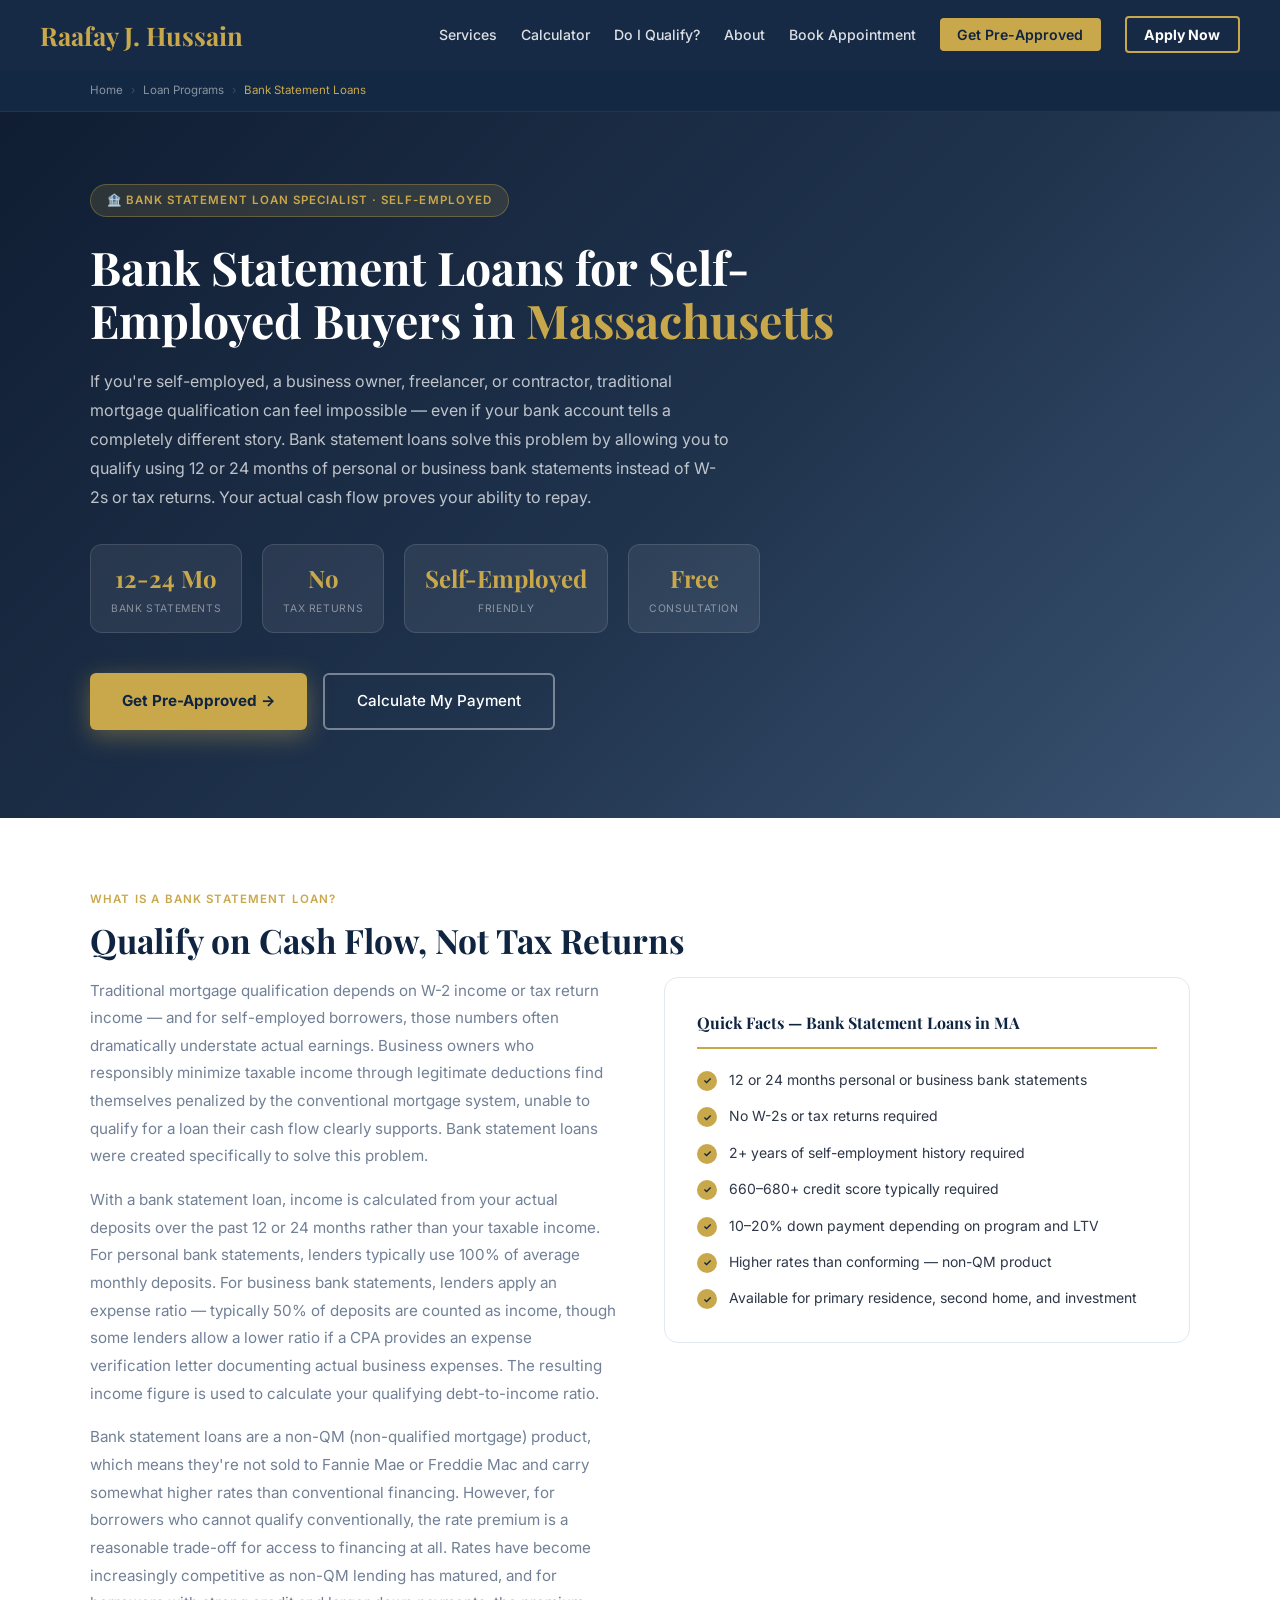
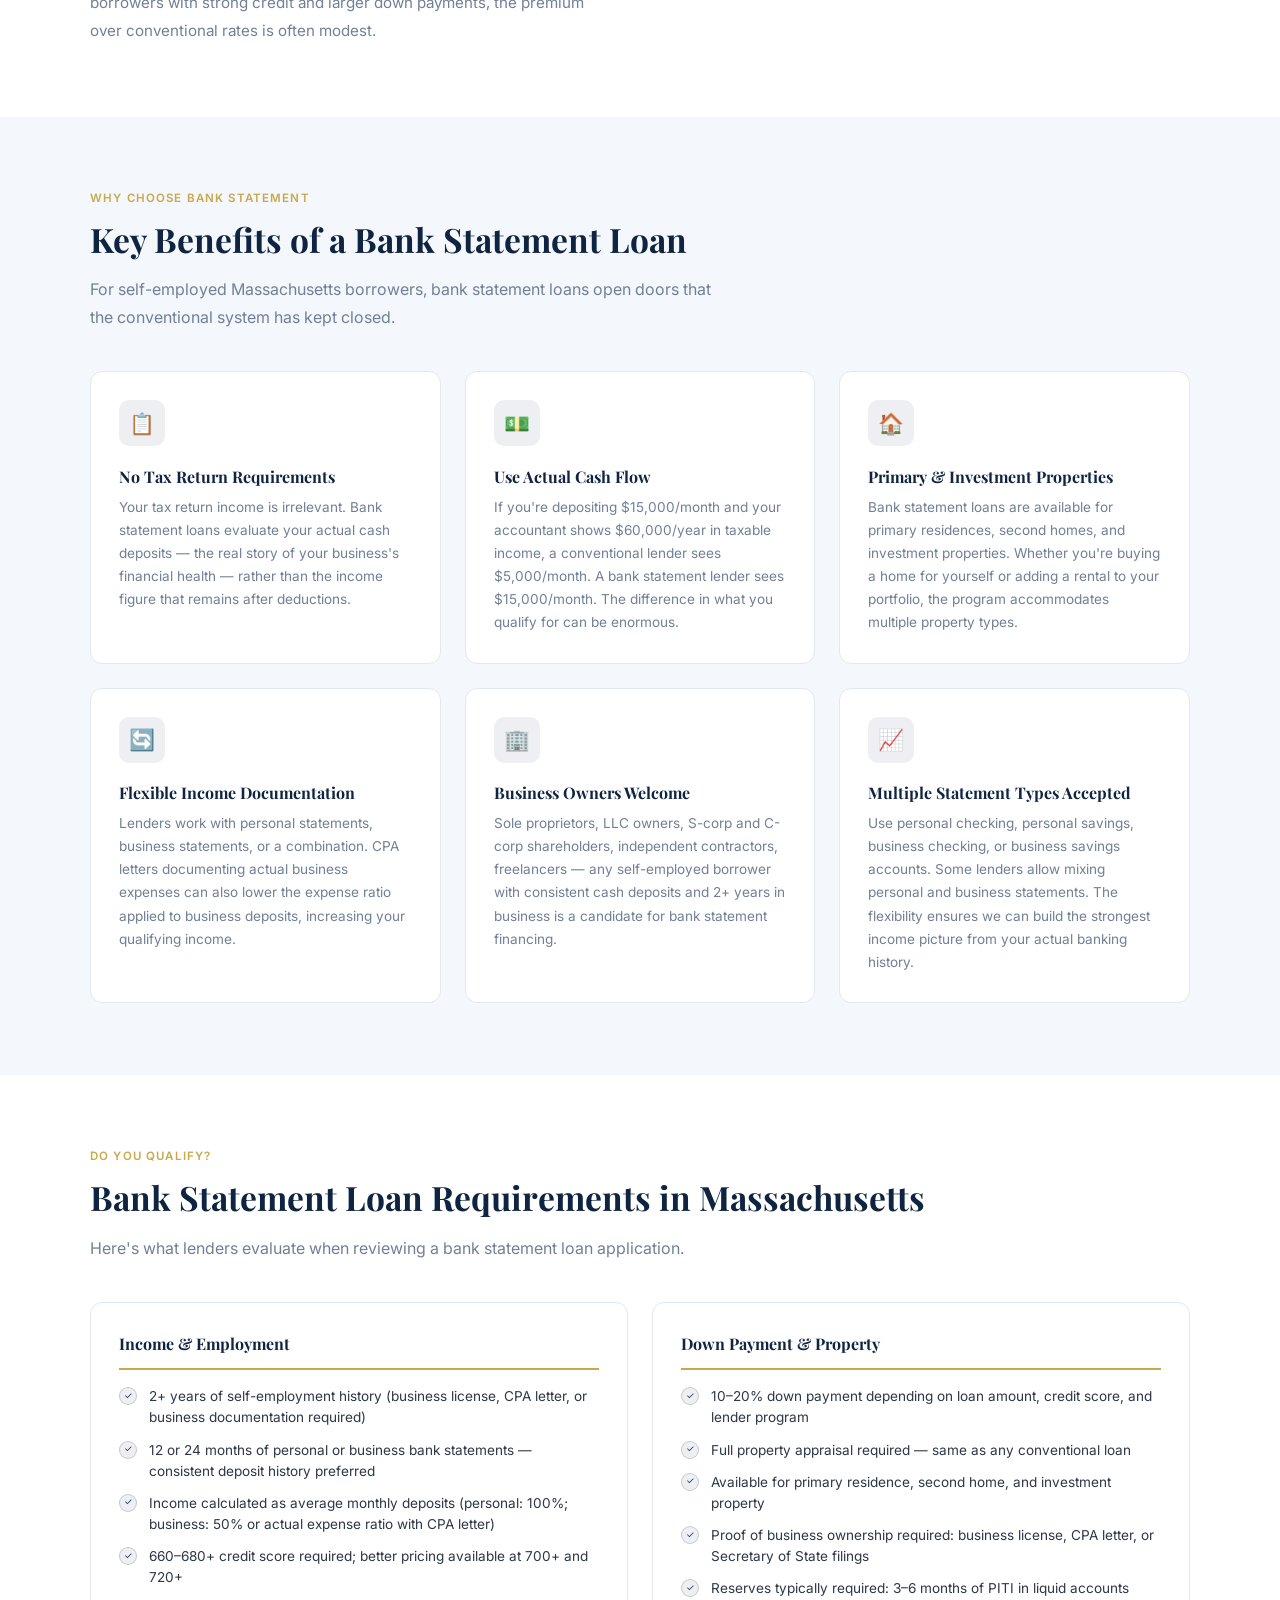
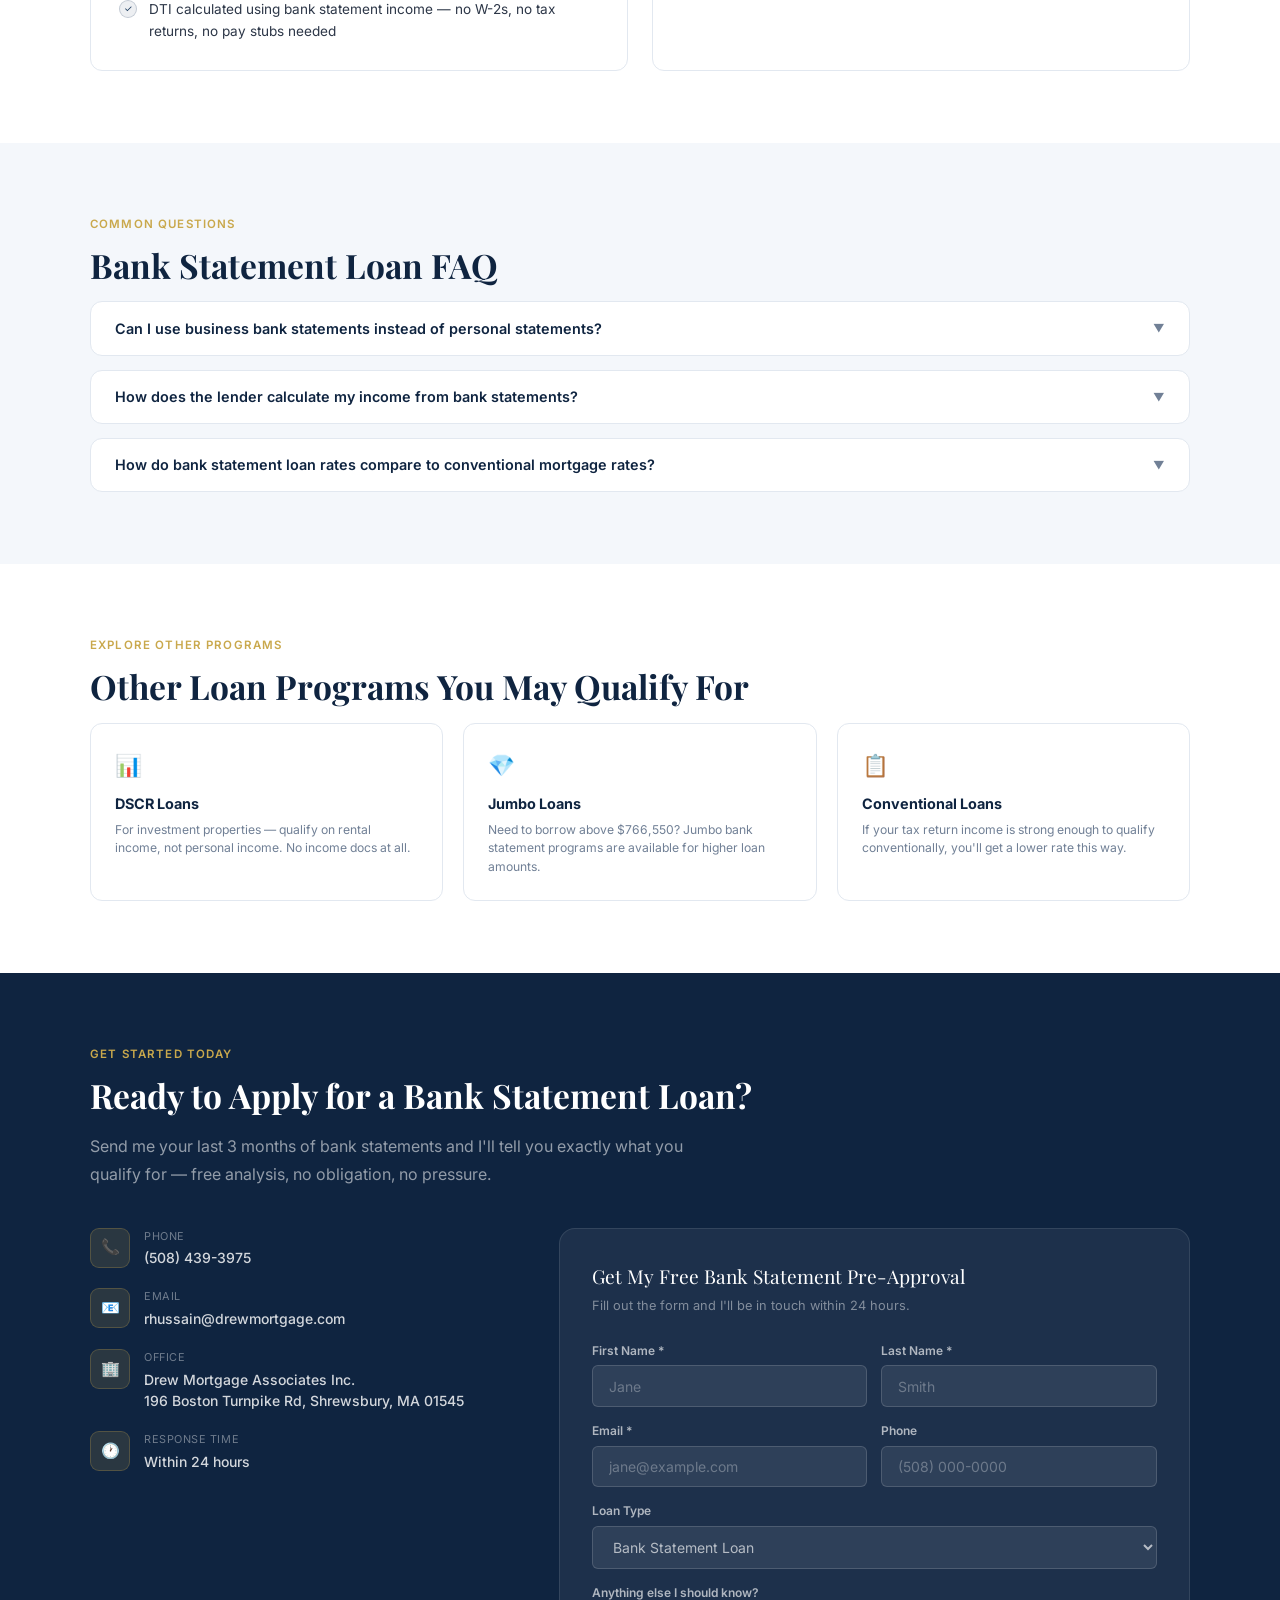
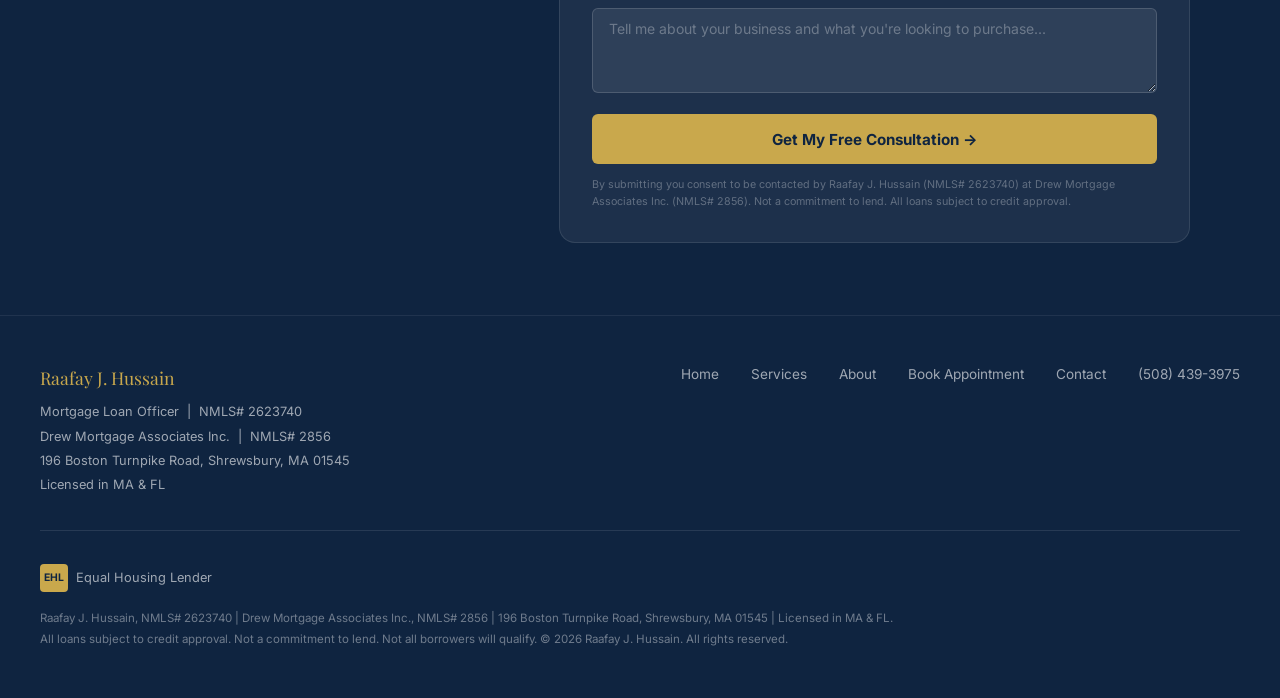
==== bank-statement-loans.html @ fef4a2e9 "Add 9 SEO-optimized loan pages with shared CSS and service card links Co-Authored-By: Claude Sonnet " ====
<!DOCTYPE html>
<html lang="en">
<head>
<meta charset="UTF-8">
<meta name="viewport" content="width=device-width, initial-scale=1.0">
<title>Bank Statement Loans in Massachusetts | Self-Employed Mortgage | Raafay J. Hussain</title>
<meta name="description" content="Bank statement mortgage loans for self-employed borrowers in Massachusetts. Qualify using 12-24 months of bank statements instead of tax returns. Raafay J. Hussain (NMLS# 2623740) at Drew Mortgage Associates, Shrewsbury, MA.">
<meta name="keywords" content="bank statement loans Massachusetts, self-employed mortgage MA, bank statement mortgage Shrewsbury, no tax return mortgage MA, non-QM loan Massachusetts, self employed home loan MA">
<link rel="canonical" href="https://rjhmortgage.com/bank-statement-loans.html">
<meta property="og:title" content="Bank Statement Loans in Massachusetts | Raafay J. Hussain">
<meta property="og:description" content="Bank statement mortgage loans for self-employed borrowers in Massachusetts. Qualify on your actual cash flow, not your tax returns. Drew Mortgage Associates, Shrewsbury, MA.">
<meta property="og:url" content="https://rjhmortgage.com/bank-statement-loans.html">
<script type="application/ld+json">{"@context":"https://schema.org","@graph":[{"@type":"BreadcrumbList","itemListElement":[{"@type":"ListItem","position":1,"name":"Home","item":"https://rjhmortgage.com"},{"@type":"ListItem","position":2,"name":"Loan Programs","item":"https://rjhmortgage.com/index.html#services"},{"@type":"ListItem","position":3,"name":"Bank Statement Loans Massachusetts","item":"https://rjhmortgage.com/bank-statement-loans.html"}]},{"@type":"Service","name":"Bank Statement Mortgage Loans in Massachusetts","serviceType":"Bank Statement Mortgage Loan","description":"Non-QM bank statement mortgage loans for self-employed borrowers in Massachusetts — qualify using 12-24 months of personal or business bank statements instead of tax returns.","provider":{"@type":"Person","name":"Raafay J. Hussain","jobTitle":"Mortgage Loan Officer","telephone":"+15084393975"},"areaServed":["Massachusetts","Florida"]}]}</script>
<link href="https://fonts.googleapis.com/css2?family=Playfair+Display:wght@400;600;700&family=Inter:wght@300;400;500;600&display=swap" rel="stylesheet">
<link rel="stylesheet" href="loan-page.css">
</head>
<body>
<nav>
  <div class="nav-inner">
    <a href="index.html" class="nav-logo">Raafay J. Hussain</a>
    <ul class="nav-links">
      <li><a href="index.html#services">Services</a></li>
      <li><a href="index.html#calculator">Calculator</a></li>
      <li><a href="index.html#quiz">Do I Qualify?</a></li>
      <li><a href="index.html#about">About</a></li>
      <li><a href="index.html#appointments">Book Appointment</a></li>
      <li><a href="index.html#contact" class="nav-cta">Get Pre-Approved</a></li>
      <li><a href="https://idp.elliemae.com/authorize?site_id=9111932669&response_type=code&redirect_uri=https%3A%2F%2Fdrewmortgage.mymortgage-online.com%2Fborrower-app%2Flogin%2F%3Flar%3Damohamed%26workFlowId%3D50152%26dest%3D%2Floan-app%2F%26guestuser%3D1%26siteId%3D9111932669&client_id=srtrz0d2&scope=ccbp%20cc&instance_id=be11171033&logo_url=https%3A%2F%2Fstore.asset.ecc.mortgagetech.ice.com%2Fd2a927b6-b5a4-45aa-b0df-c8dc6c5ccf44&logo_url_href=https%3A%2F%2Fwww.drewmortgage.com%2F&logo_alt_text=Logo&bust=90&apiBaseUrl=https://api.elliemae.com" target="_blank" class="nav-apply">Apply Now</a></li>
    </ul>
    <button class="hamburger" id="hamburger" onclick="toggleMenu()" aria-label="Menu"><span></span><span></span><span></span></button>
  </div>
</nav>
<div class="mobile-menu" id="mobileMenu">
  <a href="index.html#services" onclick="closeMenu()">Services</a>
  <a href="index.html#calculator" onclick="closeMenu()">Calculator</a>
  <a href="index.html#quiz" onclick="closeMenu()">Do I Qualify?</a>
  <a href="index.html#about" onclick="closeMenu()">About</a>
  <a href="index.html#appointments" onclick="closeMenu()">Book Appointment</a>
  <a href="index.html#contact" onclick="closeMenu()">Contact</a>
  <a href="tel:5084393975" onclick="closeMenu()">&#128222; (508) 439-3975</a>
  <a href="https://idp.elliemae.com/authorize?site_id=9111932669&response_type=code&redirect_uri=https%3A%2F%2Fdrewmortgage.mymortgage-online.com%2Fborrower-app%2Flogin%2F%3Flar%3Damohamed%26workFlowId%3D50152%26dest%3D%2Floan-app%2F%26guestuser%3D1%26siteId%3D9111932669&client_id=srtrz0d2&scope=ccbp%20cc&instance_id=be11171033&logo_url=https%3A%2F%2Fstore.asset.ecc.mortgagetech.ice.com%2Fd2a927b6-b5a4-45aa-b0df-c8dc6c5ccf44&logo_url_href=https%3A%2F%2Fwww.drewmortgage.com%2F&logo_alt_text=Logo&bust=90&apiBaseUrl=https://api.elliemae.com" target="_blank" class="mobile-menu-apply" onclick="closeMenu()">Apply Now</a>
</div>

<div class="breadcrumb">
  <div class="breadcrumb-inner">
    <a href="index.html">Home</a><span class="breadcrumb-sep">›</span>
    <a href="index.html#services">Loan Programs</a><span class="breadcrumb-sep">›</span>
    <span class="breadcrumb-current">Bank Statement Loans</span>
  </div>
</div>

<div class="loan-hero">
  <div class="loan-hero-inner">
    <div class="loan-eyebrow">&#127974; Bank Statement Loan Specialist · Self-Employed</div>
    <h1>Bank Statement Loans for Self-Employed Buyers in <span class="accent">Massachusetts</span></h1>
    <p class="loan-hero-body">If you're self-employed, a business owner, freelancer, or contractor, traditional mortgage qualification can feel impossible — even if your bank account tells a completely different story. Bank statement loans solve this problem by allowing you to qualify using 12 or 24 months of personal or business bank statements instead of W-2s or tax returns. Your actual cash flow proves your ability to repay.</p>
    <div class="loan-stats">
      <div class="loan-stat"><div class="loan-stat-value">12-24 Mo</div><div class="loan-stat-label">Bank Statements</div></div>
      <div class="loan-stat"><div class="loan-stat-value">No</div><div class="loan-stat-label">Tax Returns</div></div>
      <div class="loan-stat"><div class="loan-stat-value">Self-Employed</div><div class="loan-stat-label">Friendly</div></div>
      <div class="loan-stat"><div class="loan-stat-value">Free</div><div class="loan-stat-label">Consultation</div></div>
    </div>
    <div class="loan-hero-btns">
      <a href="#contact" class="btn-gold">Get Pre-Approved &#8594;</a>
      <a href="index.html#calculator" class="btn-ghost">Calculate My Payment</a>
    </div>
  </div>
</div>

<section>
  <div class="section-inner">
    <div class="section-tag">What Is a Bank Statement Loan?</div>
    <h2 class="section-title">Qualify on Cash Flow, Not Tax Returns</h2>
    <div class="overview-grid">
      <div class="overview-text">
        <p>Traditional mortgage qualification depends on W-2 income or tax return income — and for self-employed borrowers, those numbers often dramatically understate actual earnings. Business owners who responsibly minimize taxable income through legitimate deductions find themselves penalized by the conventional mortgage system, unable to qualify for a loan their cash flow clearly supports. Bank statement loans were created specifically to solve this problem.</p>
        <p>With a bank statement loan, income is calculated from your actual deposits over the past 12 or 24 months rather than your taxable income. For personal bank statements, lenders typically use 100% of average monthly deposits. For business bank statements, lenders apply an expense ratio — typically 50% of deposits are counted as income, though some lenders allow a lower ratio if a CPA provides an expense verification letter documenting actual business expenses. The resulting income figure is used to calculate your qualifying debt-to-income ratio.</p>
        <p>Bank statement loans are a non-QM (non-qualified mortgage) product, which means they're not sold to Fannie Mae or Freddie Mac and carry somewhat higher rates than conventional financing. However, for borrowers who cannot qualify conventionally, the rate premium is a reasonable trade-off for access to financing at all. Rates have become increasingly competitive as non-QM lending has matured, and for borrowers with strong credit and larger down payments, the premium over conventional rates is often modest.</p>
      </div>
      <div class="overview-box">
        <div class="overview-box-title">Quick Facts — Bank Statement Loans in MA</div>
        <div class="highlight-row"><div class="hl-dot">&#10003;</div><div class="hl-text">12 or 24 months personal or business bank statements</div></div>
        <div class="highlight-row"><div class="hl-dot">&#10003;</div><div class="hl-text">No W-2s or tax returns required</div></div>
        <div class="highlight-row"><div class="hl-dot">&#10003;</div><div class="hl-text">2+ years of self-employment history required</div></div>
        <div class="highlight-row"><div class="hl-dot">&#10003;</div><div class="hl-text">660–680+ credit score typically required</div></div>
        <div class="highlight-row"><div class="hl-dot">&#10003;</div><div class="hl-text">10–20% down payment depending on program and LTV</div></div>
        <div class="highlight-row"><div class="hl-dot">&#10003;</div><div class="hl-text">Higher rates than conforming — non-QM product</div></div>
        <div class="highlight-row"><div class="hl-dot">&#10003;</div><div class="hl-text">Available for primary residence, second home, and investment</div></div>
      </div>
    </div>
  </div>
</section>

<section class="bg-light">
  <div class="section-inner">
    <div class="section-tag">Why Choose Bank Statement</div>
    <h2 class="section-title">Key Benefits of a Bank Statement Loan</h2>
    <p class="section-subtitle">For self-employed Massachusetts borrowers, bank statement loans open doors that the conventional system has kept closed.</p>
    <div class="benefits-grid">
      <div class="benefit-card"><div class="benefit-icon">&#128203;</div><div class="benefit-title">No Tax Return Requirements</div><p class="benefit-desc">Your tax return income is irrelevant. Bank statement loans evaluate your actual cash deposits — the real story of your business's financial health — rather than the income figure that remains after deductions.</p></div>
      <div class="benefit-card"><div class="benefit-icon">&#128181;</div><div class="benefit-title">Use Actual Cash Flow</div><p class="benefit-desc">If you're depositing $15,000/month and your accountant shows $60,000/year in taxable income, a conventional lender sees $5,000/month. A bank statement lender sees $15,000/month. The difference in what you qualify for can be enormous.</p></div>
      <div class="benefit-card"><div class="benefit-icon">&#127968;</div><div class="benefit-title">Primary &amp; Investment Properties</div><p class="benefit-desc">Bank statement loans are available for primary residences, second homes, and investment properties. Whether you're buying a home for yourself or adding a rental to your portfolio, the program accommodates multiple property types.</p></div>
      <div class="benefit-card"><div class="benefit-icon">&#128260;</div><div class="benefit-title">Flexible Income Documentation</div><p class="benefit-desc">Lenders work with personal statements, business statements, or a combination. CPA letters documenting actual business expenses can also lower the expense ratio applied to business deposits, increasing your qualifying income.</p></div>
      <div class="benefit-card"><div class="benefit-icon">&#127970;</div><div class="benefit-title">Business Owners Welcome</div><p class="benefit-desc">Sole proprietors, LLC owners, S-corp and C-corp shareholders, independent contractors, freelancers — any self-employed borrower with consistent cash deposits and 2+ years in business is a candidate for bank statement financing.</p></div>
      <div class="benefit-card"><div class="benefit-icon">&#128200;</div><div class="benefit-title">Multiple Statement Types Accepted</div><p class="benefit-desc">Use personal checking, personal savings, business checking, or business savings accounts. Some lenders allow mixing personal and business statements. The flexibility ensures we can build the strongest income picture from your actual banking history.</p></div>
    </div>
  </div>
</section>

<section>
  <div class="section-inner">
    <div class="section-tag">Do You Qualify?</div>
    <h2 class="section-title">Bank Statement Loan Requirements in Massachusetts</h2>
    <p class="section-subtitle">Here's what lenders evaluate when reviewing a bank statement loan application.</p>
    <div class="req-grid">
      <div class="req-card">
        <div class="req-card-title">Income &amp; Employment</div>
        <ul class="req-list">
          <li><span class="req-check">&#10003;</span><span>2+ years of self-employment history (business license, CPA letter, or business documentation required)</span></li>
          <li><span class="req-check">&#10003;</span><span>12 or 24 months of personal or business bank statements — consistent deposit history preferred</span></li>
          <li><span class="req-check">&#10003;</span><span>Income calculated as average monthly deposits (personal: 100%; business: 50% or actual expense ratio with CPA letter)</span></li>
          <li><span class="req-check">&#10003;</span><span>660–680+ credit score required; better pricing available at 700+ and 720+</span></li>
          <li><span class="req-check">&#10003;</span><span>DTI calculated using bank statement income — no W-2s, no tax returns, no pay stubs needed</span></li>
        </ul>
      </div>
      <div class="req-card">
        <div class="req-card-title">Down Payment &amp; Property</div>
        <ul class="req-list">
          <li><span class="req-check">&#10003;</span><span>10–20% down payment depending on loan amount, credit score, and lender program</span></li>
          <li><span class="req-check">&#10003;</span><span>Full property appraisal required — same as any conventional loan</span></li>
          <li><span class="req-check">&#10003;</span><span>Available for primary residence, second home, and investment property</span></li>
          <li><span class="req-check">&#10003;</span><span>Proof of business ownership required: business license, CPA letter, or Secretary of State filings</span></li>
          <li><span class="req-check">&#10003;</span><span>Reserves typically required: 3–6 months of PITI in liquid accounts</span></li>
        </ul>
      </div>
    </div>
  </div>
</section>

<section class="bg-light">
  <div class="section-inner">
    <div class="section-tag">Common Questions</div>
    <h2 class="section-title">Bank Statement Loan FAQ</h2>
    <div class="faq-list">
      <div class="faq-item"><button class="faq-q">Can I use business bank statements instead of personal statements? <span class="faq-chevron">&#9660;</span></button><div class="faq-a">Yes — most bank statement loan programs accept business bank statements, personal bank statements, or both. The difference is in how income is calculated. With personal statements, lenders typically count 100% of average monthly deposits as income. With business statements, lenders apply an expense ratio — commonly 50% of deposits — to account for business operating expenses. However, if your accountant provides a CPA letter documenting that your actual business expense ratio is lower (say, 30%), many lenders will use that lower ratio instead, which increases your qualifying income. Using business statements can actually result in higher qualifying income for businesses with lean expense structures.</div></div>
      <div class="faq-item"><button class="faq-q">How does the lender calculate my income from bank statements? <span class="faq-chevron">&#9660;</span></button><div class="faq-a">The lender adds up all qualifying deposits over the statement period (12 or 24 months), then divides by the number of months to get your average monthly income. For personal statements, the gross deposit average is typically used (100%). For business statements, the expense ratio is applied first. For example: if your business deposits average $20,000/month and the lender uses a 50% expense ratio, your qualifying income is $10,000/month. The lender then uses that monthly income figure to calculate your debt-to-income ratio against your proposed mortgage payment and other debts. Large, irregular deposits (loan proceeds, transfers between accounts, insurance settlements) are typically backed out and not counted as income.</div></div>
      <div class="faq-item"><button class="faq-q">How do bank statement loan rates compare to conventional mortgage rates? <span class="faq-chevron">&#9660;</span></button><div class="faq-a">Bank statement loans are non-QM products and typically carry rates 0.5%–1.5% higher than comparable conventional loans, depending on credit score, LTV, and the specific lender. For a borrower with a 720+ credit score and 20% down, the premium over conventional might be 0.5%–0.75%. For lower credit or higher LTV scenarios, the premium is larger. It's worth putting that rate premium in perspective: if a bank statement loan is the only way to qualify for the home you want, the rate difference is the cost of access — and many borrowers find they can refinance into a conventional loan within a few years if their circumstances change or if they choose to file taxes differently going forward. I'll be transparent about the full cost comparison so you can make an informed decision.</div></div>
    </div>
  </div>
</section>

<section>
  <div class="section-inner">
    <div class="section-tag">Explore Other Programs</div>
    <h2 class="section-title">Other Loan Programs You May Qualify For</h2>
    <div class="related-grid">
      <a href="dscr-loans.html" class="related-card"><div class="related-icon">&#128202;</div><div class="related-name">DSCR Loans</div><div class="related-desc">For investment properties — qualify on rental income, not personal income. No income docs at all.</div></a>
      <a href="jumbo-loans.html" class="related-card"><div class="related-icon">&#128142;</div><div class="related-name">Jumbo Loans</div><div class="related-desc">Need to borrow above $766,550? Jumbo bank statement programs are available for higher loan amounts.</div></a>
      <a href="conventional-loans.html" class="related-card"><div class="related-icon">&#128203;</div><div class="related-name">Conventional Loans</div><div class="related-desc">If your tax return income is strong enough to qualify conventionally, you'll get a lower rate this way.</div></a>
    </div>
  </div>
</section>

<section class="cta-section" id="contact">
  <div class="section-inner">
    <div class="section-tag">Get Started Today</div>
    <h2 class="section-title">Ready to Apply for a Bank Statement Loan?</h2>
    <p class="section-subtitle">Send me your last 3 months of bank statements and I'll tell you exactly what you qualify for — free analysis, no obligation, no pressure.</p>
    <div class="cta-grid">
      <div>
        <div class="cta-info-item"><div class="cta-info-icon">&#128222;</div><div><div class="cta-info-label">Phone</div><a href="tel:5084393975" class="cta-info-value">(508) 439-3975</a></div></div>
        <div class="cta-info-item"><div class="cta-info-icon">&#128231;</div><div><div class="cta-info-label">Email</div><a href="mailto:rhussain@drewmortgage.com" class="cta-info-value">rhussain@drewmortgage.com</a></div></div>
        <div class="cta-info-item"><div class="cta-info-icon">&#127970;</div><div><div class="cta-info-label">Office</div><span class="cta-info-value">Drew Mortgage Associates Inc.<br>196 Boston Turnpike Rd, Shrewsbury, MA 01545</span></div></div>
        <div class="cta-info-item"><div class="cta-info-icon">&#128336;</div><div><div class="cta-info-label">Response Time</div><span class="cta-info-value">Within 24 hours</span></div></div>
      </div>
      <div class="cta-form-wrap">
        <div class="cta-form-title">Get My Free Bank Statement Pre-Approval</div>
        <div class="cta-form-sub">Fill out the form and I'll be in touch within 24 hours.</div>
        <form onsubmit="handleContact(event)">
          <div class="form-row">
            <div class="form-group"><label>First Name *</label><input type="text" name="firstName" placeholder="Jane" required></div>
            <div class="form-group"><label>Last Name *</label><input type="text" name="lastName" placeholder="Smith" required></div>
          </div>
          <div class="form-row">
            <div class="form-group"><label>Email *</label><input type="email" name="email" placeholder="jane@example.com" required></div>
            <div class="form-group"><label>Phone</label><input type="tel" name="phone" placeholder="(508) 000-0000"></div>
          </div>
          <div class="form-group"><label>Loan Type</label>
            <select name="loanType"><option value="Bank Statement Loan" selected>Bank Statement Loan</option><option value="DSCR Loan">DSCR Loan</option><option value="Jumbo Loan">Jumbo Loan</option><option value="Conventional">Conventional</option><option value="Not Sure">Not Sure</option></select>
          </div>
          <div class="form-group"><label>Anything else I should know?</label><textarea name="message" placeholder="Tell me about your business and what you're looking to purchase..."></textarea></div>
          <button type="submit" class="form-submit">Get My Free Consultation &#8594;</button>
          <p class="form-disclaimer">By submitting you consent to be contacted by Raafay J. Hussain (NMLS# 2623740) at Drew Mortgage Associates Inc. (NMLS# 2856). Not a commitment to lend. All loans subject to credit approval.</p>
        </form>
      </div>
    </div>
  </div>
</section>

<footer>
  <div class="footer-inner">
    <div class="footer-top">
      <div><div class="footer-brand">Raafay J. Hussain</div><div class="footer-nmls">Mortgage Loan Officer &nbsp;|&nbsp; NMLS# 2623740<br>Drew Mortgage Associates Inc. &nbsp;|&nbsp; NMLS# 2856<br>196 Boston Turnpike Road, Shrewsbury, MA 01545<br>Licensed in MA &amp; FL</div></div>
      <div class="footer-links"><a href="index.html">Home</a><a href="index.html#services">Services</a><a href="index.html#about">About</a><a href="index.html#appointments">Book Appointment</a><a href="index.html#contact">Contact</a><a href="tel:5084393975">(508) 439-3975</a></div>
    </div>
    <div class="equal-housing"><div class="equal-housing-icon">EHL</div>Equal Housing Lender</div>
    <p class="footer-compliance">Raafay J. Hussain, NMLS# 2623740 | Drew Mortgage Associates Inc., NMLS# 2856 | 196 Boston Turnpike Road, Shrewsbury, MA 01545 | Licensed in MA &amp; FL.<br>All loans subject to credit approval. Not a commitment to lend. Not all borrowers will qualify. &copy; 2026 Raafay J. Hussain. All rights reserved.</p>
  </div>
</footer>

<script>
function toggleMenu(){document.getElementById('mobileMenu').classList.toggle('open');document.getElementById('hamburger').classList.toggle('open')}
function closeMenu(){document.getElementById('mobileMenu').classList.remove('open');document.getElementById('hamburger').classList.remove('open')}
document.addEventListener('click',function(e){const m=document.getElementById('mobileMenu'),b=document.getElementById('hamburger');if(m.classList.contains('open')&&!m.contains(e.target)&&!b.contains(e.target))closeMenu()});
document.querySelectorAll('.faq-q').forEach(btn=>{btn.addEventListener('click',()=>{const item=btn.closest('.faq-item'),isOpen=item.classList.contains('open');document.querySelectorAll('.faq-item').forEach(i=>i.classList.remove('open'));if(!isOpen)item.classList.add('open')})});
async function handleContact(e){e.preventDefault();const form=e.target,btn=form.querySelector('.form-submit');btn.textContent='Submitting...';btn.disabled=true;const g=n=>form.elements[n]?form.elements[n].value.trim():'';const fields=[{name:'firstname',value:g('firstName')},{name:'lastname',value:g('lastName')},{name:'email',value:g('email')},{name:'phone',value:g('phone')},{name:'loan_type',value:g('loanType')},{name:'message',value:g('message')}].filter(f=>f.value!=='');try{const res=await fetch('https://api.hsforms.com/submissions/v3/integration/submit/245340064/bd7ac999-988e-4e22-9c3f-7e68c446721b',{method:'POST',headers:{'Content-Type':'application/json'},body:JSON.stringify({submittedAt:Date.now(),fields,context:{pageUri:window.location.href,pageName:document.title}})});if(res.ok){btn.textContent='✓ Submitted! I\'ll be in touch within 24 hours.';btn.style.background='#276749';form.reset();setTimeout(()=>{btn.textContent='Get My Free Consultation →';btn.style.background='';btn.disabled=false},6000)}else throw new Error()}catch{btn.textContent='Something went wrong — call (508) 439-3975';btn.style.background='#c53030';btn.disabled=false;setTimeout(()=>{btn.textContent='Get My Free Consultation →';btn.style.background=''},5000)}}
</script>
</body>
</html>
---- loan-page.css ----
/* loan-page.css — shared styles for all loan-specific pages */
*{margin:0;padding:0;box-sizing:border-box}
:root{--navy:#1a3a5c;--navy-dark:#0f2440;--gold:#c9a84c;--gold-light:#e8c97a;--light:#f4f7fb;--white:#fff;--text:#2d3748;--text-light:#718096}
html{scroll-behavior:smooth}
body{font-family:'Inter',sans-serif;color:var(--text);line-height:1.6;overflow-x:hidden}

/* Nav */
nav{position:fixed;top:0;width:100%;background:rgba(15,36,64,.97);backdrop-filter:blur(10px);z-index:1000;padding:0 2rem}
.nav-inner{max-width:1200px;margin:0 auto;display:flex;align-items:center;justify-content:space-between;height:70px}
.nav-logo{color:var(--gold);font-family:'Playfair Display',serif;font-size:1.6rem;font-weight:700;text-decoration:none}
.nav-links{display:flex;gap:1.5rem;list-style:none;align-items:center}
.nav-links a{color:rgba(255,255,255,.85);text-decoration:none;font-size:.88rem;font-weight:500;transition:color .2s}
.nav-links a:hover{color:var(--gold)}
.nav-cta{background:var(--gold)!important;color:var(--navy-dark)!important;padding:.5rem 1.1rem;border-radius:4px;font-weight:600!important}
.nav-apply{background:transparent!important;color:var(--white)!important;padding:.5rem 1.1rem;border-radius:4px;font-weight:700!important;border:2px solid var(--gold);transition:all .2s}
.nav-apply:hover{background:var(--gold)!important;color:var(--navy-dark)!important}
.hamburger{display:none;flex-direction:column;gap:5px;cursor:pointer;background:none;border:none;padding:5px}
.hamburger span{display:block;width:24px;height:2px;background:var(--white);border-radius:2px;transition:all .3s}
.hamburger.open span:nth-child(1){transform:translateY(7px) rotate(45deg)}
.hamburger.open span:nth-child(2){opacity:0}
.hamburger.open span:nth-child(3){transform:translateY(-7px) rotate(-45deg)}
.mobile-menu{display:none;position:fixed;top:70px;left:0;right:0;background:rgba(10,28,52,.99);z-index:999;padding:1.5rem 2rem 2rem;flex-direction:column;gap:0;border-top:1px solid rgba(201,168,76,.2)}
.mobile-menu.open{display:flex}
.mobile-menu a{color:rgba(255,255,255,.85);text-decoration:none;font-size:1rem;font-weight:500;padding:1rem 0;border-bottom:1px solid rgba(255,255,255,.07);transition:color .2s}
.mobile-menu a:hover{color:var(--gold)}
.mobile-menu a:last-child{border-bottom:none}
.mobile-menu-apply{background:var(--gold)!important;color:var(--navy-dark)!important;border-radius:6px;padding:.9rem 1.5rem!important;text-align:center;font-weight:700!important;margin-top:1rem;border-bottom:none!important}

/* Breadcrumb */
.breadcrumb{background:rgba(15,36,64,.98);padding:.7rem 2rem;border-bottom:1px solid rgba(255,255,255,.06);margin-top:70px}
.breadcrumb-inner{max-width:1100px;margin:0 auto;display:flex;align-items:center;gap:.5rem;font-size:.72rem;color:rgba(255,255,255,.45)}
.breadcrumb a{color:rgba(255,255,255,.5);text-decoration:none}
.breadcrumb a:hover{color:var(--gold)}
.breadcrumb-sep{opacity:.4}
.breadcrumb-current{color:var(--gold)}

/* Hero */
.loan-hero{background:linear-gradient(135deg,rgba(8,22,44,.97) 0%,rgba(15,36,64,.93) 55%,rgba(25,55,90,.85) 100%);padding:4.5rem 2rem 5.5rem}
.loan-hero-inner{max-width:1100px;margin:0 auto}
.loan-eyebrow{display:inline-flex;align-items:center;gap:.6rem;background:rgba(201,168,76,.15);border:1px solid rgba(201,168,76,.35);color:var(--gold);padding:.4rem 1rem;border-radius:100px;font-size:.72rem;font-weight:600;letter-spacing:.09em;text-transform:uppercase;margin-bottom:1.5rem}
.loan-hero h1{font-family:'Playfair Display',serif;font-size:2.9rem;font-weight:700;color:var(--white);line-height:1.15;margin-bottom:1.2rem;max-width:800px}
.loan-hero h1 .accent{color:var(--gold)}
.loan-hero-body{font-size:1rem;color:rgba(255,255,255,.72);max-width:640px;margin-bottom:2rem;line-height:1.82}
.loan-stats{display:flex;gap:1.25rem;flex-wrap:wrap;margin-bottom:2.5rem}
.loan-stat{background:rgba(255,255,255,.07);border:1px solid rgba(255,255,255,.12);border-radius:12px;padding:.875rem 1.25rem;text-align:center;min-width:110px}
.loan-stat-value{font-family:'Playfair Display',serif;font-size:1.5rem;font-weight:700;color:var(--gold)}
.loan-stat-label{font-size:.65rem;color:rgba(255,255,255,.45);text-transform:uppercase;letter-spacing:.06em;margin-top:.2rem}
.loan-hero-btns{display:flex;gap:1rem;flex-wrap:wrap}
.btn-gold{background:var(--gold);color:var(--navy-dark);padding:1rem 2rem;border-radius:6px;font-weight:700;font-size:.95rem;text-decoration:none;transition:all .25s;display:inline-block;box-shadow:0 6px 24px rgba(201,168,76,.4)}
.btn-gold:hover{background:var(--gold-light);transform:translateY(-2px)}
.btn-ghost{border:2px solid rgba(255,255,255,.4);color:var(--white)!important;padding:.9rem 2rem;border-radius:6px;font-weight:500;font-size:.95rem;text-decoration:none;transition:all .25s;display:inline-block}
.btn-ghost:hover{border-color:var(--gold);color:var(--gold)!important}

/* Shared section */
section{padding:4.5rem 2rem}
.section-inner{max-width:1100px;margin:0 auto}
.section-tag{font-size:.72rem;font-weight:600;letter-spacing:.1em;text-transform:uppercase;color:var(--gold);margin-bottom:.75rem}
.section-title{font-family:'Playfair Display',serif;font-size:2.1rem;font-weight:700;color:var(--navy-dark);margin-bottom:1rem;line-height:1.2}
.section-subtitle{font-size:1rem;color:var(--text-light);line-height:1.75;margin-bottom:2.5rem;max-width:640px}
.bg-light{background:var(--light)}
.bg-navy{background:var(--navy-dark)}
.bg-navy .section-title{color:var(--white)}
.bg-navy .section-tag{color:var(--gold)}
.bg-navy .section-subtitle{color:rgba(255,255,255,.55)}

/* Overview */
.overview-grid{display:grid;grid-template-columns:1fr 1fr;gap:3rem;align-items:start}
.overview-text p{color:var(--text-light);margin-bottom:1rem;line-height:1.82;font-size:.95rem}
.overview-text p:last-child{margin-bottom:0}
.overview-box{background:var(--white);border-radius:14px;padding:2rem;border:1px solid #e2e8f0}
.overview-box-title{font-family:'Playfair Display',serif;font-size:1rem;font-weight:700;color:var(--navy-dark);margin-bottom:1.25rem;padding-bottom:.75rem;border-bottom:2px solid var(--gold)}
.highlight-row{display:flex;align-items:flex-start;gap:.75rem;margin-bottom:.875rem}
.highlight-row:last-child{margin-bottom:0}
.hl-dot{width:20px;height:20px;background:var(--gold);border-radius:50%;display:flex;align-items:center;justify-content:center;flex-shrink:0;margin-top:2px;font-size:.62rem;font-weight:700;color:var(--navy-dark)}
.hl-text{font-size:.875rem;color:var(--text);line-height:1.6}

/* Benefits */
.benefits-grid{display:grid;grid-template-columns:repeat(3,1fr);gap:1.5rem}
.benefit-card{background:var(--white);border-radius:12px;padding:1.75rem;border:1px solid #e2e8f0;transition:all .3s;position:relative;overflow:hidden}
.benefit-card::before{content:'';position:absolute;top:0;left:0;right:0;height:3px;background:var(--gold);transform:scaleX(0);transition:transform .3s}
.benefit-card:hover{transform:translateY(-4px);box-shadow:0 12px 40px rgba(0,0,0,.08)}
.benefit-card:hover::before{transform:scaleX(1)}
.benefit-icon{width:46px;height:46px;background:rgba(26,58,92,.08);border-radius:10px;display:flex;align-items:center;justify-content:center;font-size:1.3rem;margin-bottom:1.1rem}
.benefit-title{font-family:'Playfair Display',serif;font-size:1rem;font-weight:700;color:var(--navy-dark);margin-bottom:.4rem}
.benefit-desc{font-size:.85rem;color:var(--text-light);line-height:1.7}

/* Requirements */
.req-grid{display:grid;grid-template-columns:1fr 1fr;gap:1.5rem}
.req-card{background:var(--white);border-radius:12px;padding:1.75rem;border:1px solid #e2e8f0}
.req-card-title{font-family:'Playfair Display',serif;font-size:1rem;font-weight:700;color:var(--navy-dark);margin-bottom:1rem;padding-bottom:.75rem;border-bottom:2px solid var(--gold)}
.req-list{list-style:none;display:flex;flex-direction:column;gap:.7rem}
.req-list li{display:flex;align-items:flex-start;gap:.75rem;font-size:.85rem;color:var(--text);line-height:1.55}
.req-check{width:18px;height:18px;background:rgba(26,58,92,.08);border:1px solid rgba(26,58,92,.2);border-radius:50%;display:flex;align-items:center;justify-content:center;flex-shrink:0;margin-top:1px;font-size:.6rem;color:var(--navy)}

/* FAQ */
.faq-list{display:flex;flex-direction:column;gap:.875rem}
.faq-item{background:var(--white);border:1px solid #e2e8f0;border-radius:12px;overflow:hidden}
.faq-q{width:100%;display:flex;justify-content:space-between;align-items:center;padding:1.1rem 1.5rem;background:none;border:none;font-family:'Inter',sans-serif;font-size:.9rem;font-weight:600;color:var(--navy-dark);cursor:pointer;text-align:left;gap:1rem;transition:background .2s}
.faq-q:hover{background:var(--light)}
.faq-chevron{font-size:.7rem;color:var(--text-light);flex-shrink:0;transition:transform .25s}
.faq-item.open .faq-chevron{transform:rotate(180deg)}
.faq-a{display:none;padding:0 1.5rem 1.25rem;font-size:.86rem;color:var(--text-light);line-height:1.8}
.faq-item.open .faq-a{display:block}

/* Related loans */
.related-grid{display:grid;grid-template-columns:repeat(3,1fr);gap:1.25rem}
.related-card{background:white;border:1px solid #e2e8f0;border-radius:12px;padding:1.5rem;text-decoration:none;transition:all .25s;display:flex;flex-direction:column;gap:.4rem}
.related-card:hover{transform:translateY(-3px);box-shadow:0 8px 30px rgba(0,0,0,.08);border-color:var(--navy)}
.related-icon{font-size:1.35rem;margin-bottom:.2rem}
.related-name{font-weight:700;color:var(--navy-dark);font-size:.9rem}
.related-desc{font-size:.76rem;color:var(--text-light);line-height:1.5}

/* CTA / Contact */
.cta-section{background:var(--navy-dark)}
.cta-section .section-title{color:var(--white)}
.cta-section .section-subtitle{color:rgba(255,255,255,.55)}
.cta-grid{display:grid;grid-template-columns:1fr 1.5fr;gap:3rem;align-items:start}
.cta-info-item{display:flex;align-items:flex-start;gap:.875rem;margin-bottom:1.25rem}
.cta-info-icon{width:40px;height:40px;background:rgba(201,168,76,.15);border:1px solid rgba(201,168,76,.25);border-radius:9px;display:flex;align-items:center;justify-content:center;font-size:.95rem;flex-shrink:0}
.cta-info-label{font-size:.68rem;text-transform:uppercase;letter-spacing:.05em;color:rgba(255,255,255,.4);margin-bottom:.15rem}
.cta-info-value{font-size:.875rem;color:rgba(255,255,255,.82);font-weight:500;text-decoration:none;line-height:1.5;display:block}
.cta-info-value:hover{color:var(--gold)}
.cta-form-wrap{background:rgba(255,255,255,.06);border:1px solid rgba(255,255,255,.1);border-radius:16px;padding:2rem}
.cta-form-title{font-family:'Playfair Display',serif;font-size:1.2rem;color:var(--white);margin-bottom:.3rem}
.cta-form-sub{font-size:.8rem;color:rgba(255,255,255,.45);margin-bottom:1.5rem;line-height:1.6}
.form-row{display:grid;grid-template-columns:1fr 1fr;gap:.875rem}
.form-group{margin-bottom:.875rem}
.form-group label{display:block;font-size:.75rem;font-weight:600;color:rgba(255,255,255,.65);margin-bottom:.35rem}
.form-group input,.form-group select,.form-group textarea{width:100%;padding:.7rem 1rem;border:1px solid rgba(255,255,255,.15);border-radius:6px;font-family:'Inter',sans-serif;font-size:.875rem;color:var(--white);background:rgba(255,255,255,.08);transition:border-color .2s}
.form-group input::placeholder,.form-group textarea::placeholder{color:rgba(255,255,255,.3)}
.form-group input:focus,.form-group select:focus,.form-group textarea:focus{outline:none;border-color:var(--gold);box-shadow:0 0 0 3px rgba(201,168,76,.1)}
.form-group select{color:rgba(255,255,255,.65)}
.form-group select option{color:var(--text);background:white}
.form-group textarea{height:85px;resize:vertical}
.form-submit{width:100%;background:var(--gold);color:var(--navy-dark);border:none;padding:.95rem;border-radius:6px;font-family:'Inter',sans-serif;font-size:.95rem;font-weight:700;cursor:pointer;transition:all .2s}
.form-submit:hover{background:var(--gold-light)}
.form-submit:disabled{opacity:.65;cursor:not-allowed}
.form-disclaimer{font-size:.67rem;color:rgba(255,255,255,.3);margin-top:.75rem;line-height:1.6}

/* Footer */
footer{background:var(--navy-dark);color:rgba(255,255,255,.6);padding:3rem 2rem;border-top:1px solid rgba(255,255,255,.07)}
.footer-inner{max-width:1200px;margin:0 auto}
.footer-top{display:flex;justify-content:space-between;align-items:flex-start;padding-bottom:2rem;border-bottom:1px solid rgba(255,255,255,.1);margin-bottom:2rem;gap:2rem;flex-wrap:wrap}
.footer-brand{font-family:'Playfair Display',serif;font-size:1.1rem;color:var(--gold);margin-bottom:.5rem}
.footer-nmls{font-size:.8rem;line-height:1.9}
.footer-links{display:flex;gap:2rem;flex-wrap:wrap;align-items:flex-start}
.footer-links a{color:rgba(255,255,255,.6);text-decoration:none;font-size:.85rem;transition:color .2s}
.footer-links a:hover{color:var(--gold)}
.equal-housing{display:inline-flex;align-items:center;gap:.5rem;color:rgba(255,255,255,.6);font-size:.8rem;margin-bottom:1rem}
.equal-housing-icon{width:28px;height:28px;background:var(--gold);border-radius:4px;display:flex;align-items:center;justify-content:center;color:var(--navy-dark);font-weight:700;font-size:.65rem;flex-shrink:0}
.footer-compliance{font-size:.72rem;line-height:1.85;color:rgba(255,255,255,.4)}

/* Responsive */
@media(max-width:960px){
    .nav-links{display:none}
    .hamburger{display:flex}
    .loan-hero h1{font-size:2.3rem}
    .benefits-grid{grid-template-columns:1fr 1fr}
    .overview-grid{grid-template-columns:1fr}
    .req-grid{grid-template-columns:1fr}
    .cta-grid{grid-template-columns:1fr}
    .related-grid{grid-template-columns:1fr 1fr}
    section{padding:3.5rem 1.5rem}
}
@media(max-width:600px){
    .benefits-grid{grid-template-columns:1fr}
    .loan-hero h1{font-size:1.9rem}
    .loan-stats{gap:1rem}
    .form-row{grid-template-columns:1fr}
    .related-grid{grid-template-columns:1fr}
    .loan-hero-btns{flex-direction:column}
    .btn-gold,.btn-ghost{text-align:center}
    section{padding:3rem 1.25rem}
}
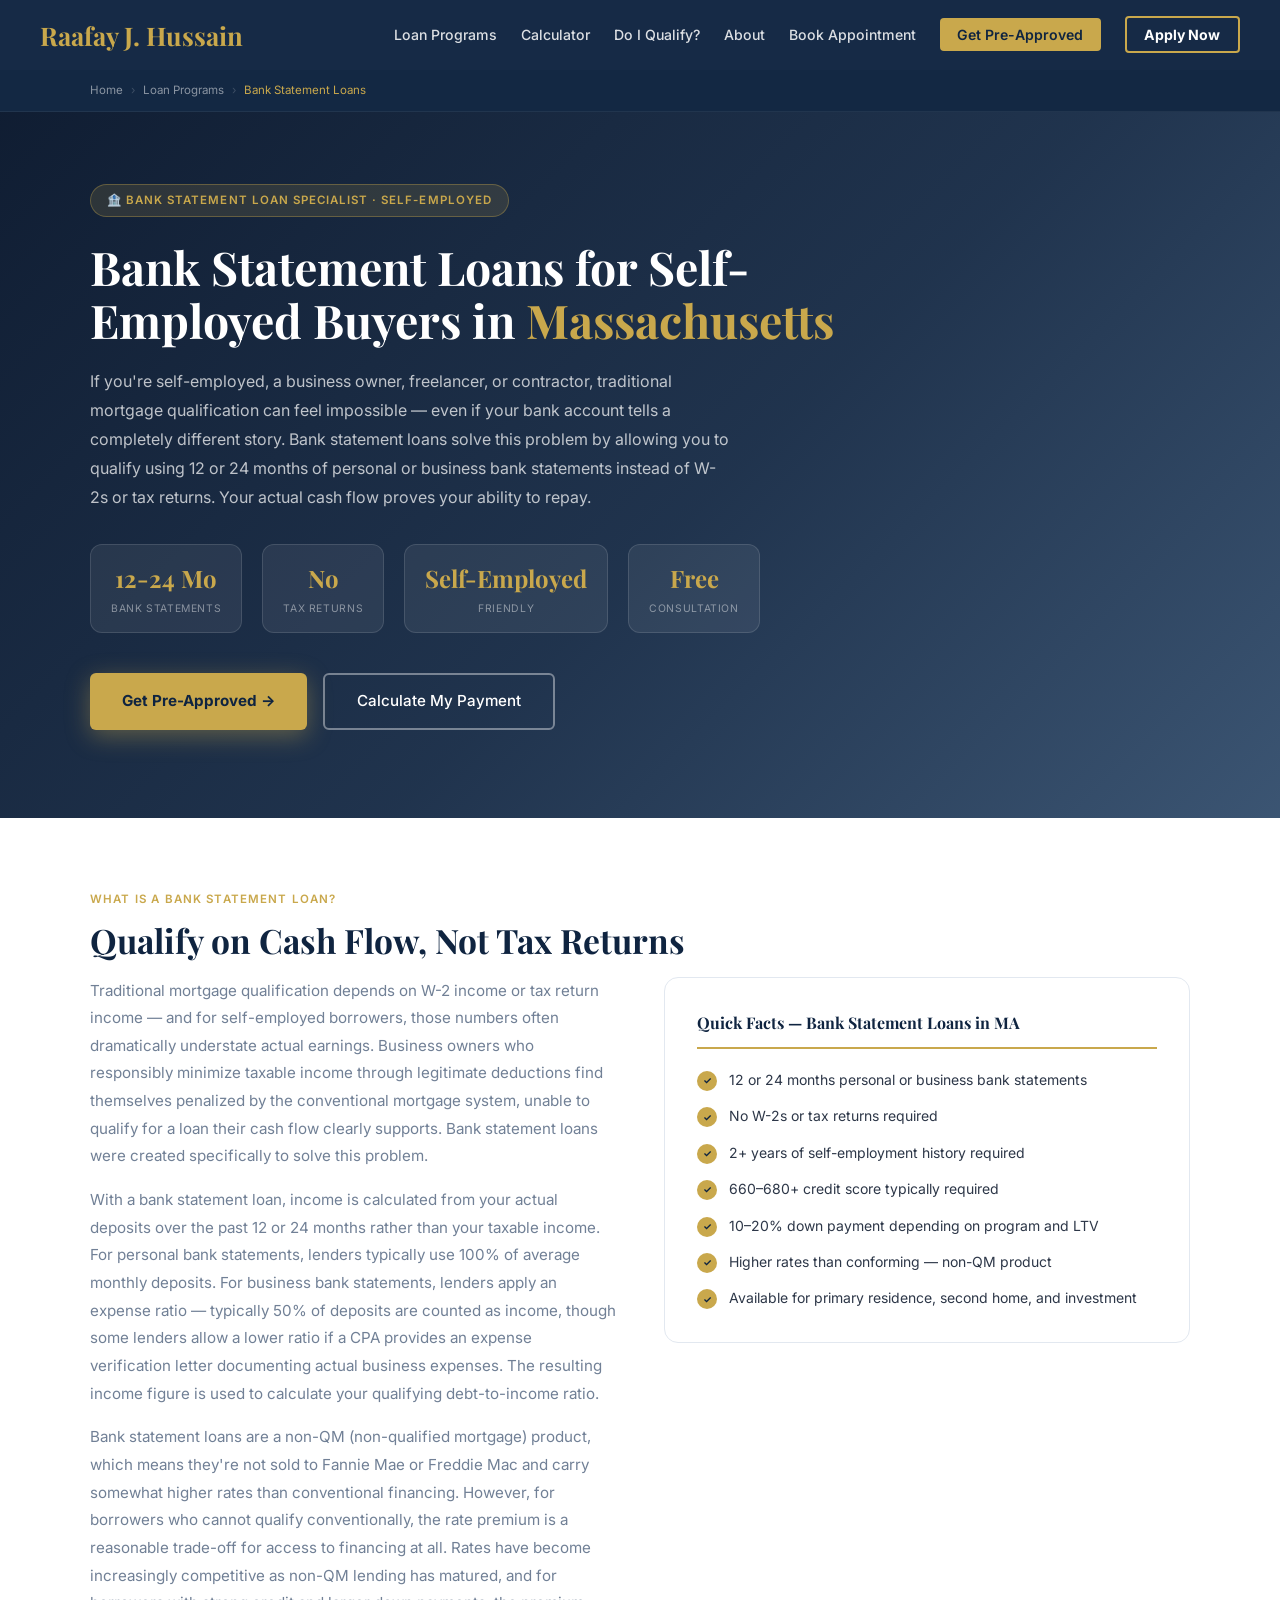
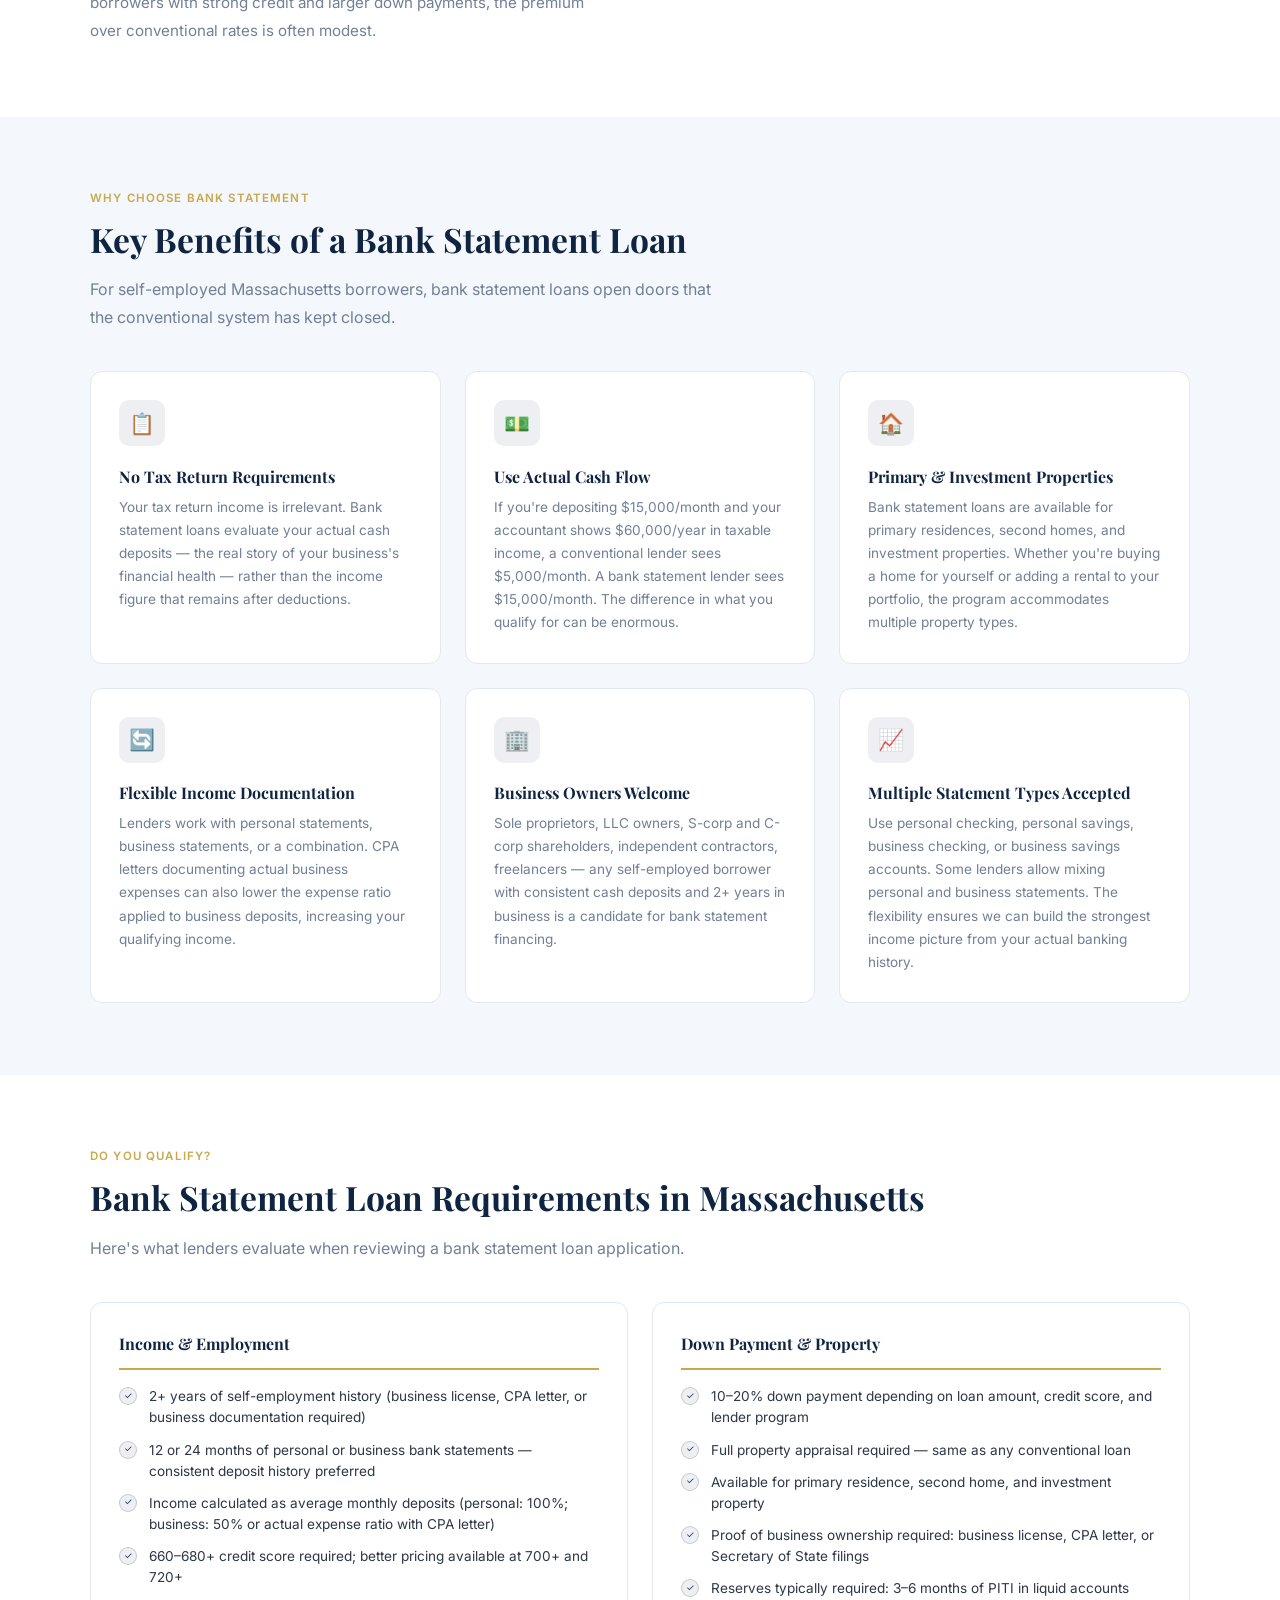
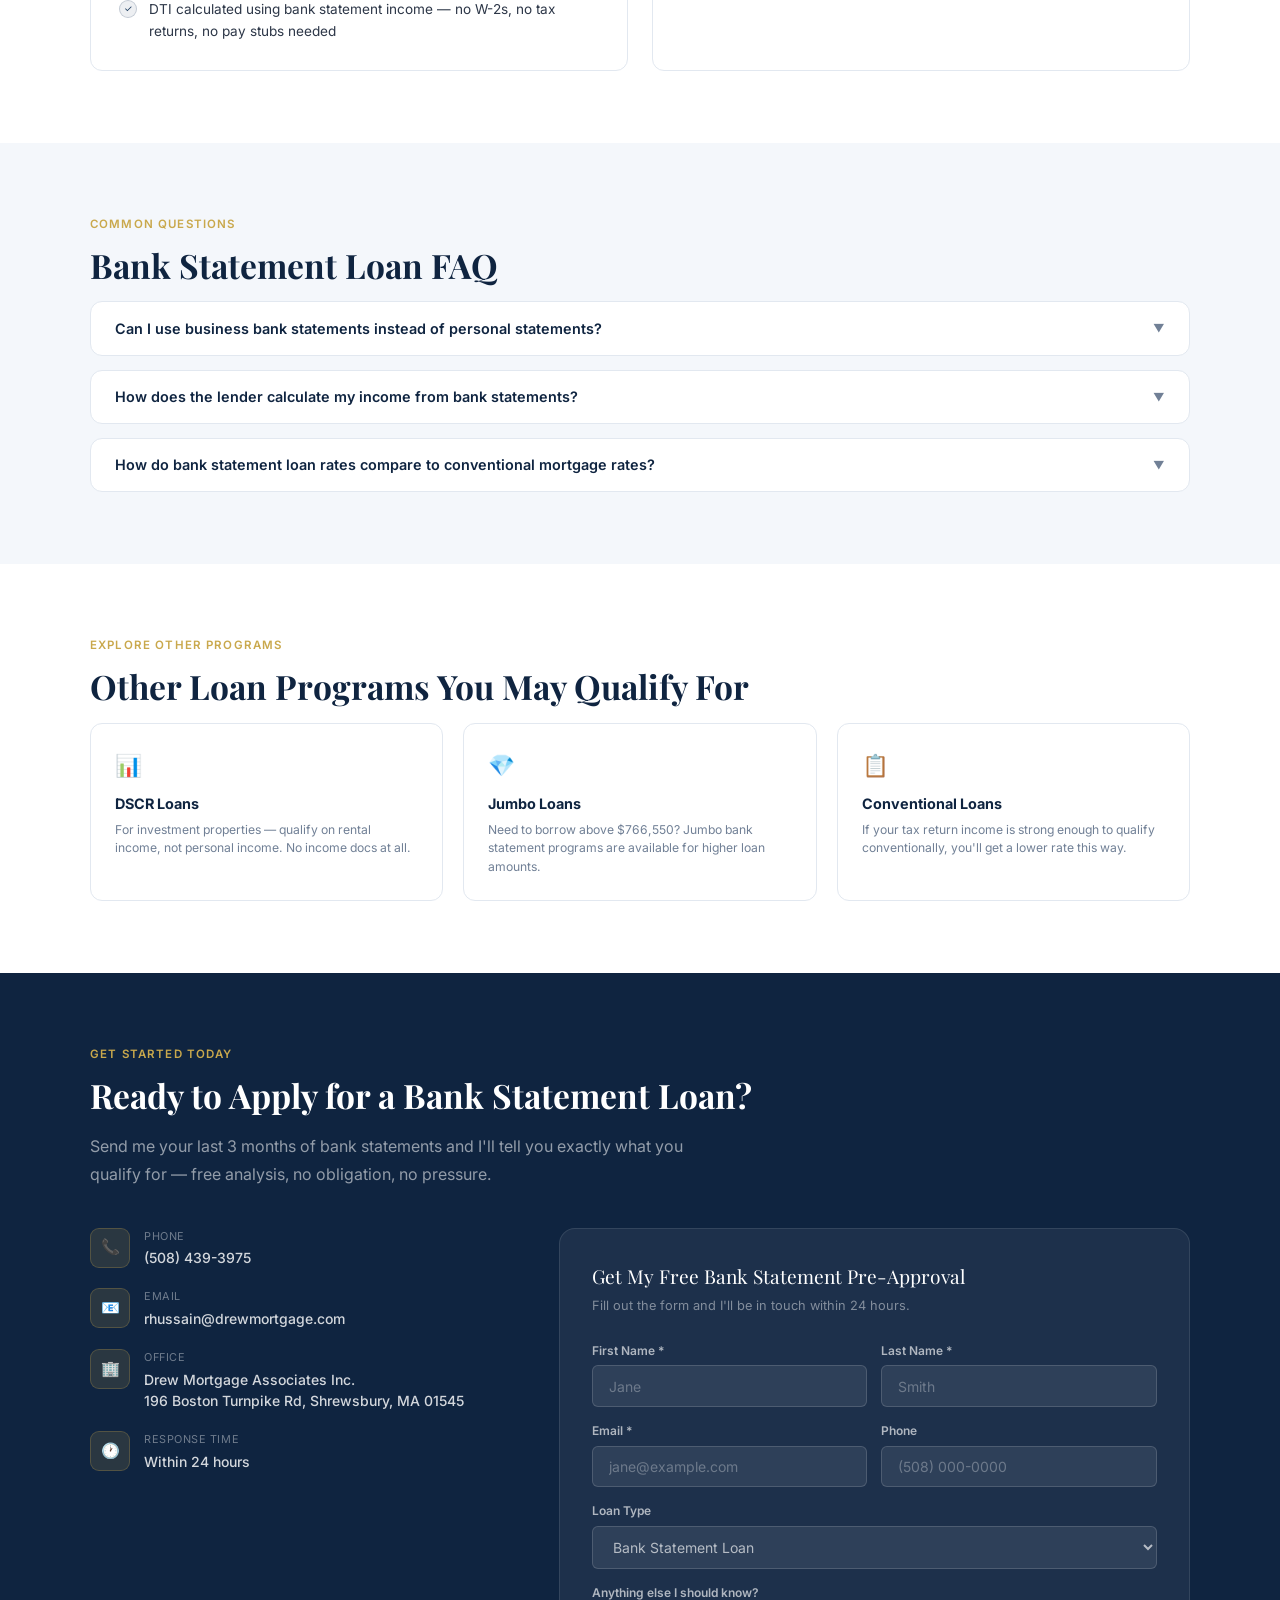
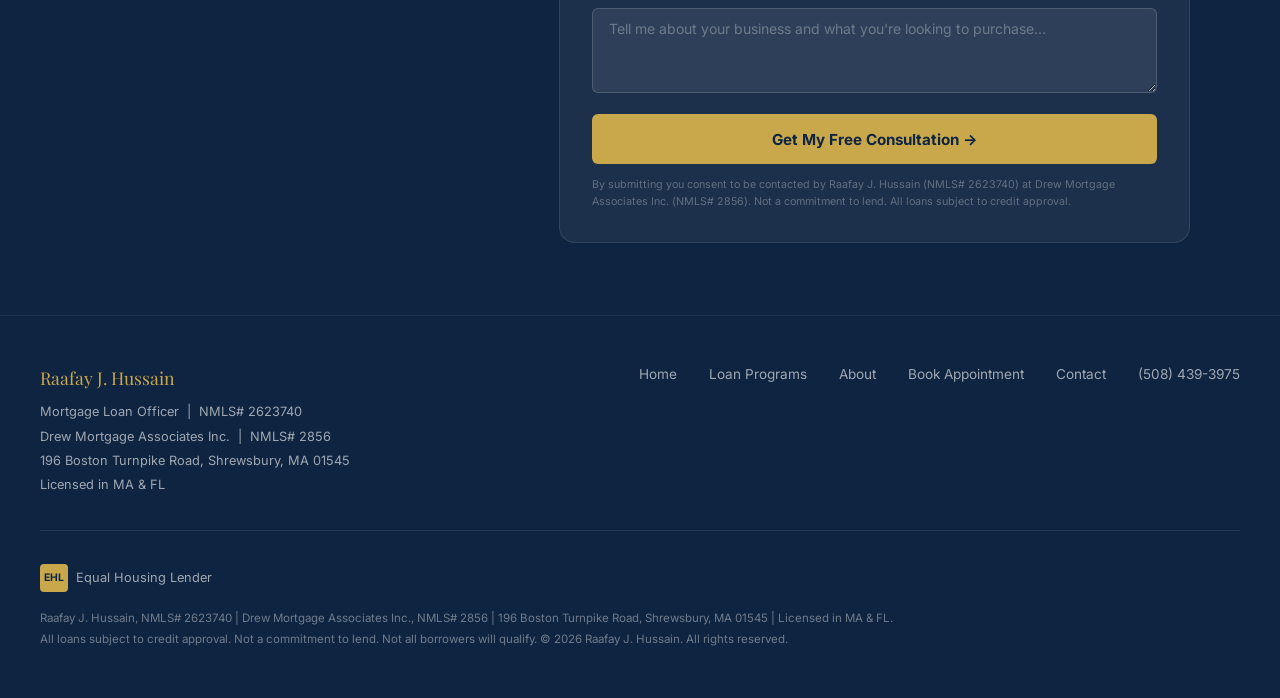
==== commit f1fa832c: "Add Loan Programs page and update nav across all pages Co-Authored-By: Claude Sonnet 4.6 <noreply@an" ====
--- a/bank-statement-loans.html
+++ b/bank-statement-loans.html
@@ -19,7 +19,7 @@
   <div class="nav-inner">
     <a href="index.html" class="nav-logo">Raafay J. Hussain</a>
     <ul class="nav-links">
-      <li><a href="index.html#services">Services</a></li>
+      <li><a href="loan-programs.html">Loan Programs</a></li>
       <li><a href="index.html#calculator">Calculator</a></li>
       <li><a href="index.html#quiz">Do I Qualify?</a></li>
       <li><a href="index.html#about">About</a></li>
@@ -31,7 +31,7 @@
   </div>
 </nav>
 <div class="mobile-menu" id="mobileMenu">
-  <a href="index.html#services" onclick="closeMenu()">Services</a>
+  <a href="loan-programs.html" onclick="closeMenu()">Loan Programs</a>
   <a href="index.html#calculator" onclick="closeMenu()">Calculator</a>
   <a href="index.html#quiz" onclick="closeMenu()">Do I Qualify?</a>
   <a href="index.html#about" onclick="closeMenu()">About</a>
@@ -44,7 +44,7 @@
 <div class="breadcrumb">
   <div class="breadcrumb-inner">
     <a href="index.html">Home</a><span class="breadcrumb-sep">›</span>
-    <a href="index.html#services">Loan Programs</a><span class="breadcrumb-sep">›</span>
+    <a href="loan-programs.html">Loan Programs</a><span class="breadcrumb-sep">›</span>
     <span class="breadcrumb-current">Bank Statement Loans</span>
   </div>
 </div>
@@ -201,7 +201,7 @@
   <div class="footer-inner">
     <div class="footer-top">
       <div><div class="footer-brand">Raafay J. Hussain</div><div class="footer-nmls">Mortgage Loan Officer &nbsp;|&nbsp; NMLS# 2623740<br>Drew Mortgage Associates Inc. &nbsp;|&nbsp; NMLS# 2856<br>196 Boston Turnpike Road, Shrewsbury, MA 01545<br>Licensed in MA &amp; FL</div></div>
-      <div class="footer-links"><a href="index.html">Home</a><a href="index.html#services">Services</a><a href="index.html#about">About</a><a href="index.html#appointments">Book Appointment</a><a href="index.html#contact">Contact</a><a href="tel:5084393975">(508) 439-3975</a></div>
+      <div class="footer-links"><a href="index.html">Home</a><a href="loan-programs.html">Loan Programs</a><a href="index.html#about">About</a><a href="index.html#appointments">Book Appointment</a><a href="index.html#contact">Contact</a><a href="tel:5084393975">(508) 439-3975</a></div>
     </div>
     <div class="equal-housing"><div class="equal-housing-icon">EHL</div>Equal Housing Lender</div>
     <p class="footer-compliance">Raafay J. Hussain, NMLS# 2623740 | Drew Mortgage Associates Inc., NMLS# 2856 | 196 Boston Turnpike Road, Shrewsbury, MA 01545 | Licensed in MA &amp; FL.<br>All loans subject to credit approval. Not a commitment to lend. Not all borrowers will qualify. &copy; 2026 Raafay J. Hussain. All rights reserved.</p>
